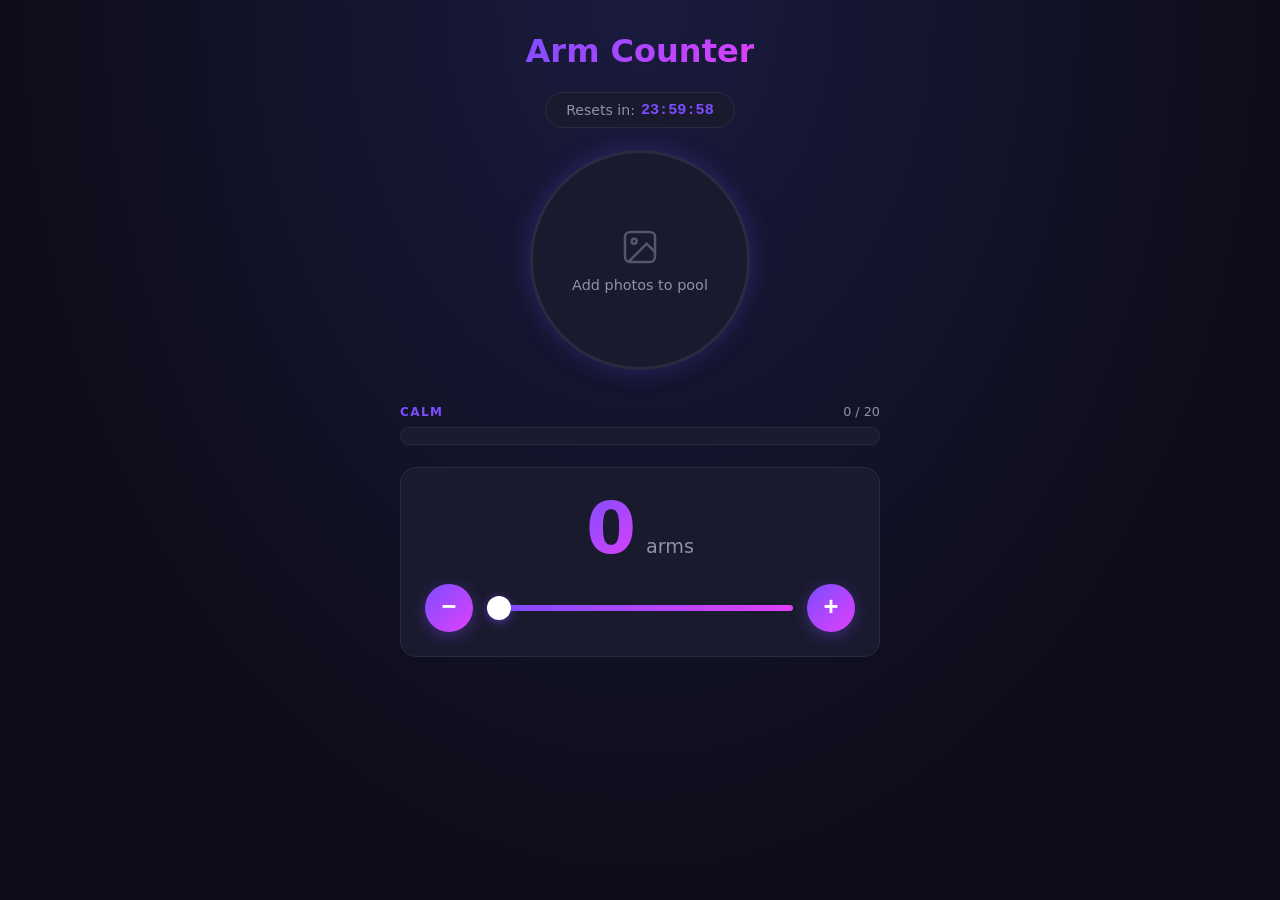
==== index.html @ b7c399a3 "Initial commit: arm counter web app" ====
<!DOCTYPE html>
<html lang="en">
<head>
  <meta charset="UTF-8">
  <meta name="viewport" content="width=device-width, initial-scale=1.0">
  <title>Arm Counter</title>
  <link rel="stylesheet" href="style.css">
</head>
<body>
  <div class="container">
    <h1>Arm Counter</h1>

    <div class="timer-bar">
      <span>Resets in:</span>
      <span id="countdown">--:--:--</span>
    </div>

    <!-- Rotating photo pool display -->
    <div class="photo-wrapper" id="photo-wrapper" role="button"
         aria-label="Add photo to pool" tabindex="0">
      <div class="photo-placeholder" id="photo-placeholder">
        <svg width="40" height="40" viewBox="0 0 24 24" fill="none"
             stroke="currentColor" stroke-width="1.5">
          <rect x="3" y="3" width="18" height="18" rx="3"/>
          <circle cx="8.5" cy="8.5" r="1.5"/>
          <path d="M21 15l-5-5L5 21"/>
        </svg>
        <span>Add photos to pool</span>
      </div>
      <img id="arm-photo" src="" alt="Current arm photo" style="display:none;">
      <div class="upload-overlay">
        <svg viewBox="0 0 24 24" fill="none" stroke="white" stroke-width="2">
          <path d="M21 15v4a2 2 0 01-2 2H5a2 2 0 01-2-2v-4"/>
          <polyline points="17 8 12 3 7 8"/>
          <line x1="12" y1="3" x2="12" y2="15"/>
        </svg>
        <span>Add to pool</span>
      </div>
    </div>

    <!-- Pool management row -->
    <div class="pool-controls">
      <span class="pool-badge" id="pool-badge"></span>
      <button class="pool-clear" id="pool-clear" style="display:none"
              aria-label="Clear photo pool">Clear pool</button>
    </div>

    <input type="file" id="photo-input" accept="image/*" multiple
           style="display:none;" aria-hidden="true">

    <!-- Rage meter -->
    <div class="rage-section">
      <div class="rage-header">
        <span class="rage-label" id="rage-label">CALM</span>
        <span class="rage-fraction" id="rage-fraction">0 / 20</span>
      </div>
      <div class="rage-track" aria-label="Rage meter">
        <div class="rage-fill" id="rage-fill"></div>
      </div>
    </div>

    <!-- Counter -->
    <div class="counter-section">
      <div class="count-display">
        <span id="arm-count">0</span>
        <span class="label">arms</span>
      </div>
      <div class="controls">
        <button class="btn-round" id="btn-minus" aria-label="Remove arm">−</button>
        <input type="range" id="arm-slider" min="0" max="20" value="0"
               aria-label="Arm count slider">
        <button class="btn-round" id="btn-plus" aria-label="Add arm">+</button>
      </div>
    </div>

    <!-- Per-arm finger links -->
    <div class="arms-list" id="arms-list" aria-live="polite"></div>
  </div>

  <script src="app.js"></script>
</body>
</html>
---- style.css ----
*, *::before, *::after {
  margin: 0;
  padding: 0;
  box-sizing: border-box;
}

:root {
  --bg: #0d0d1a;
  --surface: #1a1a2e;
  --accent: #7c4dff;
  --accent2: #e040fb;
  --text: #e8e8f0;
  --muted: #9090a8;
  --radius: 16px;
}

body {
  font-family: 'Segoe UI', system-ui, -apple-system, sans-serif;
  background: radial-gradient(ellipse at top, #1a1a3e 0%, #0d0d1a 70%);
  min-height: 100vh;
  color: var(--text);
  display: flex;
  justify-content: center;
  padding: 20px 16px 48px;
}

.container {
  width: 100%;
  max-width: 480px;
  display: flex;
  flex-direction: column;
  align-items: center;
  gap: 22px;
}

h1 {
  font-size: 2rem;
  font-weight: 800;
  background: linear-gradient(135deg, #7c4dff, #e040fb);
  -webkit-background-clip: text;
  -webkit-text-fill-color: transparent;
  background-clip: text;
  text-align: center;
  margin-top: 12px;
}

.timer-bar {
  background: var(--surface);
  border: 1px solid #2a2a40;
  border-radius: 50px;
  padding: 8px 20px;
  font-size: 0.88rem;
  color: var(--muted);
  display: flex;
  gap: 6px;
  align-items: center;
}

#countdown {
  font-family: 'Courier New', monospace;
  color: var(--accent);
  font-weight: 700;
  font-size: 0.95rem;
}

/* ── Photo area ── */
.photo-wrapper {
  position: relative;
  width: 220px;
  height: 220px;
  border-radius: 50%;
  overflow: hidden;
  border: 3px solid #2a2a40;
  background: var(--surface);
  cursor: pointer;
  transition: border-color 0.25s ease, box-shadow 0.25s ease;
  box-shadow: 0 0 24px rgba(124, 77, 255, 0.25);
}

.photo-wrapper:hover {
  border-color: var(--accent);
  box-shadow: 0 0 36px rgba(124, 77, 255, 0.45);
}

.photo-wrapper img {
  width: 100%;
  height: 100%;
  object-fit: cover;
  display: block;
  transition: opacity 0.3s ease;
}

.photo-placeholder {
  display: flex;
  flex-direction: column;
  align-items: center;
  justify-content: center;
  height: 100%;
  gap: 10px;
  color: var(--muted);
  font-size: 0.9rem;
  text-align: center;
  padding: 20px;
  pointer-events: none;
}

.photo-placeholder svg {
  opacity: 0.5;
}

.upload-overlay {
  position: absolute;
  inset: 0;
  background: rgba(13, 13, 26, 0.7);
  display: flex;
  flex-direction: column;
  align-items: center;
  justify-content: center;
  gap: 8px;
  opacity: 0;
  transition: opacity 0.2s ease;
  font-size: 0.85rem;
  color: white;
  text-align: center;
  padding: 12px;
  pointer-events: none;
}

.upload-overlay svg {
  width: 28px;
  height: 28px;
}

.photo-wrapper:hover .upload-overlay {
  opacity: 1;
}

.photo-bump {
  animation: bump 0.35s ease-out;
}

@keyframes bump {
  0%   { transform: scale(1); }
  40%  { transform: scale(1.06); }
  100% { transform: scale(1); }
}

/* ── Counter card ── */
.counter-section {
  width: 100%;
  background: var(--surface);
  border-radius: var(--radius);
  padding: 24px;
  border: 1px solid #2a2a40;
  display: flex;
  flex-direction: column;
  align-items: center;
  gap: 20px;
}

.count-display {
  display: flex;
  align-items: baseline;
  gap: 10px;
}

#arm-count {
  font-size: 4.5rem;
  font-weight: 900;
  line-height: 1;
  background: linear-gradient(135deg, #7c4dff, #e040fb);
  -webkit-background-clip: text;
  -webkit-text-fill-color: transparent;
  background-clip: text;
  transition: transform 0.1s ease;
  display: inline-block;
}

#arm-count.pop {
  animation: pop 0.2s ease-out;
}

@keyframes pop {
  0%   { transform: scale(1); }
  50%  { transform: scale(1.2); }
  100% { transform: scale(1); }
}

.label {
  font-size: 1.2rem;
  color: var(--muted);
  font-weight: 500;
}

.controls {
  display: flex;
  align-items: center;
  gap: 14px;
  width: 100%;
}

.btn-round {
  width: 48px;
  height: 48px;
  border-radius: 50%;
  border: none;
  background: linear-gradient(135deg, #7c4dff, #e040fb);
  color: white;
  font-size: 1.6rem;
  font-weight: 700;
  cursor: pointer;
  flex-shrink: 0;
  transition: transform 0.1s ease, box-shadow 0.1s ease;
  display: flex;
  align-items: center;
  justify-content: center;
  box-shadow: 0 4px 15px rgba(124, 77, 255, 0.35);
  line-height: 1;
  padding-bottom: 2px;
}

.btn-round:hover {
  transform: scale(1.1);
  box-shadow: 0 6px 22px rgba(124, 77, 255, 0.55);
}

.btn-round:active {
  transform: scale(0.93);
}

input[type="range"] {
  flex: 1;
  height: 6px;
  border-radius: 3px;
  appearance: none;
  background: linear-gradient(to right, #7c4dff, #e040fb);
  cursor: pointer;
  outline: none;
}

input[type="range"]::-webkit-slider-thumb {
  appearance: none;
  width: 24px;
  height: 24px;
  border-radius: 50%;
  background: white;
  box-shadow: 0 2px 10px rgba(124, 77, 255, 0.55);
  cursor: pointer;
  transition: transform 0.1s ease;
}

input[type="range"]::-webkit-slider-thumb:hover {
  transform: scale(1.25);
}

input[type="range"]::-moz-range-thumb {
  width: 24px;
  height: 24px;
  border-radius: 50%;
  background: white;
  border: none;
  box-shadow: 0 2px 10px rgba(124, 77, 255, 0.55);
  cursor: pointer;
}

/* ── Pool controls ── */
.pool-controls {
  display: flex;
  align-items: center;
  gap: 10px;
  margin-top: -10px;
}

.pool-badge {
  font-size: 0.8rem;
  color: var(--muted);
  background: var(--surface);
  border: 1px solid #2a2a40;
  border-radius: 50px;
  padding: 4px 12px;
}

.pool-clear {
  background: none;
  border: 1px solid #3a2a40;
  border-radius: 50px;
  color: #ff6b6b;
  font-size: 0.78rem;
  padding: 4px 12px;
  cursor: pointer;
  transition: background 0.15s, border-color 0.15s;
}

.pool-clear:hover {
  background: #2a1a2a;
  border-color: #ff6b6b;
}

/* ── Rage meter ── */
.rage-section {
  width: 100%;
  display: flex;
  flex-direction: column;
  gap: 8px;
}

.rage-header {
  display: flex;
  justify-content: space-between;
  align-items: center;
}

.rage-label {
  font-size: 0.75rem;
  font-weight: 800;
  letter-spacing: 0.12em;
  text-transform: uppercase;
  transition: color 0.4s ease;
  color: var(--accent);
}

.rage-fraction {
  font-size: 0.8rem;
  color: var(--muted);
  font-variant-numeric: tabular-nums;
}

.rage-track {
  height: 18px;
  background: #1a1a30;
  border-radius: 9px;
  overflow: hidden;
  border: 1px solid #2a2a40;
  position: relative;
}

.rage-fill {
  height: 100%;
  border-radius: 9px;
  width: 0%;
  transition: width 0.45s cubic-bezier(0.34, 1.56, 0.64, 1),
              background 0.45s ease,
              box-shadow 0.45s ease;
}

.rage-fill.raging {
  animation: rage-pulse 0.55s ease-in-out infinite alternate;
}

@keyframes rage-pulse {
  from { filter: brightness(1);   }
  to   { filter: brightness(1.5); }
}

/* ── Arm buttons ── */
.arms-list {
  width: 100%;
  display: flex;
  flex-direction: column;
  gap: 10px;
}

.arms-list-label {
  font-size: 0.8rem;
  text-transform: uppercase;
  letter-spacing: 0.1em;
  color: var(--muted);
  align-self: flex-start;
}

.arm-btn {
  display: flex;
  align-items: center;
  justify-content: space-between;
  padding: 14px 20px;
  background: var(--surface);
  border: 1px solid #2a2a40;
  border-radius: var(--radius);
  color: var(--text);
  text-decoration: none;
  font-size: 0.97rem;
  font-weight: 500;
  transition: border-color 0.2s, background 0.2s, transform 0.1s;
}

.arm-btn:hover {
  border-color: var(--accent);
  background: #1e1e38;
  transform: translateX(4px);
}

.arm-btn::after {
  content: '→';
  color: var(--accent);
  font-size: 1.1rem;
}

.arm-btn .finger-badge {
  background: #2a2a45;
  border-radius: 50px;
  padding: 2px 10px;
  font-size: 0.8rem;
  color: var(--muted);
  margin-right: 8px;
}

/* ── Fingers page ── */
.page-header {
  display: flex;
  align-items: center;
  width: 100%;
  gap: 14px;
  margin-top: 12px;
}

.back-btn {
  background: var(--surface);
  border: 1px solid #2a2a40;
  border-radius: 50%;
  width: 40px;
  height: 40px;
  display: flex;
  align-items: center;
  justify-content: center;
  color: var(--text);
  text-decoration: none;
  font-size: 1.1rem;
  flex-shrink: 0;
  transition: border-color 0.2s, transform 0.1s;
}

.back-btn:hover {
  border-color: var(--accent);
  transform: scale(1.1);
}

.finger-photo-wrapper {
  position: relative;
  width: 180px;
  height: 180px;
  border-radius: 50%;
  overflow: hidden;
  border: 3px solid #2a2a40;
  background: var(--surface);
  cursor: pointer;
  transition: border-color 0.25s ease, box-shadow 0.25s ease;
  box-shadow: 0 0 20px rgba(224, 64, 251, 0.25);
}

.finger-photo-wrapper:hover {
  border-color: var(--accent2);
  box-shadow: 0 0 32px rgba(224, 64, 251, 0.45);
}

.finger-photo-wrapper img {
  width: 100%;
  height: 100%;
  object-fit: cover;
  display: block;
}

.big-count {
  font-size: 5rem;
  font-weight: 900;
  background: linear-gradient(135deg, #e040fb, #7c4dff);
  -webkit-background-clip: text;
  -webkit-text-fill-color: transparent;
  background-clip: text;
  line-height: 1;
}

.big-count.pop {
  animation: pop 0.2s ease-out;
  display: inline-block;
}

.finger-label {
  font-size: 1.1rem;
  color: var(--muted);
}

.finger-controls {
  display: flex;
  gap: 20px;
  align-items: center;
}

.btn-large {
  width: 64px;
  height: 64px;
  border-radius: 50%;
  border: none;
  background: linear-gradient(135deg, #e040fb, #7c4dff);
  color: white;
  font-size: 2rem;
  font-weight: 700;
  cursor: pointer;
  transition: transform 0.1s ease, box-shadow 0.1s ease;
  display: flex;
  align-items: center;
  justify-content: center;
  box-shadow: 0 4px 16px rgba(224, 64, 251, 0.35);
  line-height: 1;
  padding-bottom: 2px;
}

.btn-large:hover {
  transform: scale(1.1);
  box-shadow: 0 6px 24px rgba(224, 64, 251, 0.55);
}

.btn-large:active {
  transform: scale(0.93);
}

.subtitle {
  font-size: 0.85rem;
  color: var(--muted);
  text-align: center;
  max-width: 280px;
}
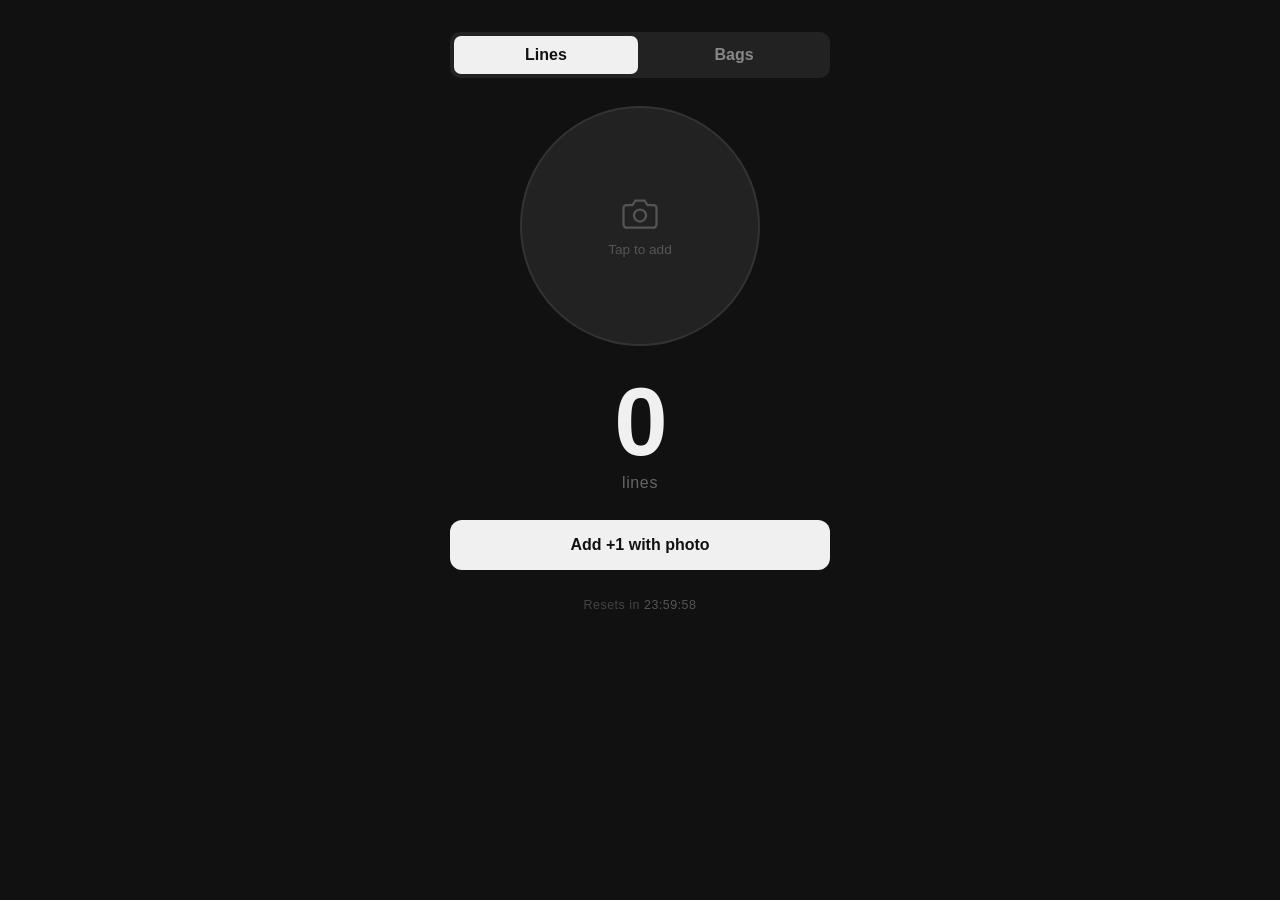
==== commit 3c0d72fe: "Redesign" ====
--- a/index.html
+++ b/index.html
@@ -3,78 +3,52 @@
 <head>
   <meta charset="UTF-8">
   <meta name="viewport" content="width=device-width, initial-scale=1.0">
-  <title>Arm Counter</title>
+  <title>Counter</title>
   <link rel="stylesheet" href="style.css">
 </head>
 <body>
   <div class="container">
-    <h1>Arm Counter</h1>
 
-    <div class="timer-bar">
-      <span>Resets in:</span>
-      <span id="countdown">--:--:--</span>
+    <!-- Mode selector -->
+    <div class="mode-toggle" role="tablist">
+      <button class="mode-btn active" data-mode="lines"
+              role="tab" aria-selected="true">Lines</button>
+      <button class="mode-btn" data-mode="bags"
+              role="tab" aria-selected="false">Bags</button>
     </div>
 
-    <!-- Rotating photo pool display -->
-    <div class="photo-wrapper" id="photo-wrapper" role="button"
-         aria-label="Add photo to pool" tabindex="0">
-      <div class="photo-placeholder" id="photo-placeholder">
-        <svg width="40" height="40" viewBox="0 0 24 24" fill="none"
+    <!-- Photo — tap to upload and add 1 -->
+    <div class="photo-wrapper" id="photo-wrapper"
+         role="button" tabindex="0" aria-label="Upload photo to add count">
+      <img id="display-photo" src="cover.jpg" alt="Counter photo"
+           onerror="this.style.display='none';
+                    document.getElementById('photo-placeholder').style.display='flex';">
+      <div class="photo-placeholder" id="photo-placeholder" style="display:none;">
+        <svg width="36" height="36" viewBox="0 0 24 24" fill="none"
              stroke="currentColor" stroke-width="1.5">
-          <rect x="3" y="3" width="18" height="18" rx="3"/>
-          <circle cx="8.5" cy="8.5" r="1.5"/>
-          <path d="M21 15l-5-5L5 21"/>
+          <path d="M23 19a2 2 0 01-2 2H3a2 2 0 01-2-2V8a2 2 0 012-2h4l2-3h6l2 3h4a2 2 0 012 2z"/>
+          <circle cx="12" cy="13" r="4"/>
         </svg>
-        <span>Add photos to pool</span>
+        <span>Tap to add</span>
       </div>
-      <img id="arm-photo" src="" alt="Current arm photo" style="display:none;">
-      <div class="upload-overlay">
-        <svg viewBox="0 0 24 24" fill="none" stroke="white" stroke-width="2">
-          <path d="M21 15v4a2 2 0 01-2 2H5a2 2 0 01-2-2v-4"/>
-          <polyline points="17 8 12 3 7 8"/>
-          <line x1="12" y1="3" x2="12" y2="15"/>
-        </svg>
-        <span>Add to pool</span>
-      </div>
+      <div class="upload-hint">Tap to add +1</div>
     </div>
 
-    <!-- Pool management row -->
-    <div class="pool-controls">
-      <span class="pool-badge" id="pool-badge"></span>
-      <button class="pool-clear" id="pool-clear" style="display:none"
-              aria-label="Clear photo pool">Clear pool</button>
+    <input type="file" id="photo-input" accept="image/*"
+           style="display:none;" aria-hidden="true">
+
+    <!-- Count -->
+    <div class="count-display">
+      <span class="count-number" id="count-number">0</span>
+      <span class="count-label" id="count-label">lines</span>
     </div>
 
-    <input type="file" id="photo-input" accept="image/*" multiple
-           style="display:none;" aria-hidden="true">
+    <!-- Explicit upload button as backup -->
+    <button class="upload-btn" id="upload-btn">Add +1 with photo</button>
 
-    <!-- Rage meter -->
-    <div class="rage-section">
-      <div class="rage-header">
-        <span class="rage-label" id="rage-label">CALM</span>
-        <span class="rage-fraction" id="rage-fraction">0 / 20</span>
-      </div>
-      <div class="rage-track" aria-label="Rage meter">
-        <div class="rage-fill" id="rage-fill"></div>
-      </div>
-    </div>
+    <!-- Reset timer -->
+    <span class="timer">Resets in <span id="countdown">--:--:--</span></span>
 
-    <!-- Counter -->
-    <div class="counter-section">
-      <div class="count-display">
-        <span id="arm-count">0</span>
-        <span class="label">arms</span>
-      </div>
-      <div class="controls">
-        <button class="btn-round" id="btn-minus" aria-label="Remove arm">−</button>
-        <input type="range" id="arm-slider" min="0" max="20" value="0"
-               aria-label="Arm count slider">
-        <button class="btn-round" id="btn-plus" aria-label="Add arm">+</button>
-      </div>
-    </div>
-
-    <!-- Per-arm finger links -->
-    <div class="arms-list" id="arms-list" aria-live="polite"></div>
   </div>
 
   <script src="app.js"></script>
--- a/style.css
+++ b/style.css
@@ -4,82 +4,65 @@
   box-sizing: border-box;
 }
 
-:root {
-  --bg: #0d0d1a;
-  --surface: #1a1a2e;
-  --accent: #7c4dff;
-  --accent2: #e040fb;
-  --text: #e8e8f0;
-  --muted: #9090a8;
-  --radius: 16px;
-}
-
 body {
-  font-family: 'Segoe UI', system-ui, -apple-system, sans-serif;
-  background: radial-gradient(ellipse at top, #1a1a3e 0%, #0d0d1a 70%);
+  font-family: -apple-system, 'Helvetica Neue', Arial, sans-serif;
+  background: #111;
   min-height: 100vh;
-  color: var(--text);
+  color: #f0f0f0;
   display: flex;
   justify-content: center;
-  padding: 20px 16px 48px;
+  align-items: flex-start;
+  padding: 32px 20px 60px;
 }
 
 .container {
   width: 100%;
-  max-width: 480px;
+  max-width: 380px;
   display: flex;
   flex-direction: column;
   align-items: center;
-  gap: 22px;
+  gap: 28px;
 }
 
-h1 {
-  font-size: 2rem;
-  font-weight: 800;
-  background: linear-gradient(135deg, #7c4dff, #e040fb);
-  -webkit-background-clip: text;
-  -webkit-text-fill-color: transparent;
-  background-clip: text;
-  text-align: center;
-  margin-top: 12px;
+/* ── Mode toggle ── */
+.mode-toggle {
+  display: flex;
+  background: #222;
+  border-radius: 10px;
+  padding: 4px;
+  gap: 4px;
+  width: 100%;
 }
 
-.timer-bar {
-  background: var(--surface);
-  border: 1px solid #2a2a40;
-  border-radius: 50px;
-  padding: 8px 20px;
-  font-size: 0.88rem;
-  color: var(--muted);
-  display: flex;
-  gap: 6px;
-  align-items: center;
+.mode-btn {
+  flex: 1;
+  padding: 10px 0;
+  border: none;
+  border-radius: 7px;
+  background: transparent;
+  color: #888;
+  font-size: 1rem;
+  font-weight: 600;
+  cursor: pointer;
+  transition: background 0.15s, color 0.15s;
 }
 
-#countdown {
-  font-family: 'Courier New', monospace;
-  color: var(--accent);
-  font-weight: 700;
-  font-size: 0.95rem;
+.mode-btn.active {
+  background: #f0f0f0;
+  color: #111;
 }
 
-/* ── Photo area ── */
+/* ── Photo ── */
 .photo-wrapper {
-  position: relative;
-  width: 220px;
-  height: 220px;
+  width: 240px;
+  height: 240px;
   border-radius: 50%;
   overflow: hidden;
-  border: 3px solid #2a2a40;
-  background: var(--surface);
   cursor: pointer;
-  transition: border-color 0.25s ease, box-shadow 0.25s ease;
-  box-shadow: 0 0 24px rgba(124, 77, 255, 0.25);
-}
-
-.photo-wrapper:hover {
-  border-color: var(--accent);
-  box-shadow: 0 0 36px rgba(124, 77, 255, 0.45);
+  position: relative;
+  background: #222;
+  border: 2px solid #333;
+  flex-shrink: 0;
 }
 
 .photo-wrapper img {
@@ -87,7 +70,7 @@
   height: 100%;
   object-fit: cover;
   display: block;
-  transition: opacity 0.3s ease;
+  transition: opacity 0.2s;
 }
 
 .photo-placeholder {
@@ -97,425 +80,106 @@
   justify-content: center;
   height: 100%;
   gap: 10px;
-  color: var(--muted);
-  font-size: 0.9rem;
+  color: #555;
+  font-size: 0.85rem;
   text-align: center;
   padding: 20px;
-  pointer-events: none;
 }
 
-.photo-placeholder svg {
-  opacity: 0.5;
+.upload-hint {
+  position: absolute;
+  inset: 0;
+  background: rgba(0,0,0,0.55);
+  display: flex;
+  align-items: center;
+  justify-content: center;
+  font-size: 0.85rem;
+  color: #fff;
+  font-weight: 500;
+  opacity: 0;
+  transition: opacity 0.2s;
+  border-radius: 50%;
 }
 
-.upload-overlay {
-  position: absolute;
-  inset: 0;
-  background: rgba(13, 13, 26, 0.7);
+.photo-wrapper:hover .upload-hint {
+  opacity: 1;
+}
+
+.photo-flash {
+  animation: flash 0.3s ease-out;
+}
+
+@keyframes flash {
+  0%   { filter: brightness(1); }
+  40%  { filter: brightness(2); }
+  100% { filter: brightness(1); }
+}
+
+/* ── Count display ── */
+.count-display {
   display: flex;
   flex-direction: column;
   align-items: center;
-  justify-content: center;
-  gap: 8px;
-  opacity: 0;
-  transition: opacity 0.2s ease;
-  font-size: 0.85rem;
-  color: white;
-  text-align: center;
-  padding: 12px;
-  pointer-events: none;
+  gap: 4px;
 }
 
-.upload-overlay svg {
-  width: 28px;
-  height: 28px;
+.count-number {
+  font-size: 6rem;
+  font-weight: 800;
+  line-height: 1;
+  color: #f0f0f0;
+  letter-spacing: -0.02em;
 }
 
-.photo-wrapper:hover .upload-overlay {
-  opacity: 1;
-}
-
-.photo-bump {
-  animation: bump 0.35s ease-out;
-}
-
-@keyframes bump {
-  0%   { transform: scale(1); }
-  40%  { transform: scale(1.06); }
-  100% { transform: scale(1); }
-}
-
-/* ── Counter card ── */
-.counter-section {
-  width: 100%;
-  background: var(--surface);
-  border-radius: var(--radius);
-  padding: 24px;
-  border: 1px solid #2a2a40;
-  display: flex;
-  flex-direction: column;
-  align-items: center;
-  gap: 20px;
-}
-
-.count-display {
-  display: flex;
-  align-items: baseline;
-  gap: 10px;
-}
-
-#arm-count {
-  font-size: 4.5rem;
-  font-weight: 900;
-  line-height: 1;
-  background: linear-gradient(135deg, #7c4dff, #e040fb);
-  -webkit-background-clip: text;
-  -webkit-text-fill-color: transparent;
-  background-clip: text;
-  transition: transform 0.1s ease;
+.count-number.pop {
+  animation: pop 0.2s ease-out;
   display: inline-block;
-}
-
-#arm-count.pop {
-  animation: pop 0.2s ease-out;
 }
 
 @keyframes pop {
   0%   { transform: scale(1); }
-  50%  { transform: scale(1.2); }
+  50%  { transform: scale(1.15); }
   100% { transform: scale(1); }
 }
 
-.label {
-  font-size: 1.2rem;
-  color: var(--muted);
+.count-label {
+  font-size: 1rem;
+  color: #666;
   font-weight: 500;
+  text-transform: lowercase;
+  letter-spacing: 0.04em;
 }
 
-.controls {
-  display: flex;
-  align-items: center;
-  gap: 14px;
+/* ── Upload button ── */
+.upload-btn {
   width: 100%;
+  padding: 16px;
+  background: #f0f0f0;
+  color: #111;
+  border: none;
+  border-radius: 12px;
+  font-size: 1rem;
+  font-weight: 700;
+  cursor: pointer;
+  transition: background 0.15s, transform 0.1s;
 }
 
-.btn-round {
-  width: 48px;
-  height: 48px;
-  border-radius: 50%;
-  border: none;
-  background: linear-gradient(135deg, #7c4dff, #e040fb);
-  color: white;
-  font-size: 1.6rem;
-  font-weight: 700;
-  cursor: pointer;
-  flex-shrink: 0;
-  transition: transform 0.1s ease, box-shadow 0.1s ease;
-  display: flex;
-  align-items: center;
-  justify-content: center;
-  box-shadow: 0 4px 15px rgba(124, 77, 255, 0.35);
-  line-height: 1;
-  padding-bottom: 2px;
+.upload-btn:hover {
+  background: #e0e0e0;
 }
 
-.btn-round:hover {
-  transform: scale(1.1);
-  box-shadow: 0 6px 22px rgba(124, 77, 255, 0.55);
+.upload-btn:active {
+  transform: scale(0.98);
 }
 
-.btn-round:active {
-  transform: scale(0.93);
+/* ── Timer ── */
+.timer {
+  font-size: 0.78rem;
+  color: #444;
+  letter-spacing: 0.04em;
 }
 
-input[type="range"] {
-  flex: 1;
-  height: 6px;
-  border-radius: 3px;
-  appearance: none;
-  background: linear-gradient(to right, #7c4dff, #e040fb);
-  cursor: pointer;
-  outline: none;
+#countdown {
+  font-variant-numeric: tabular-nums;
+  color: #555;
 }
-
-input[type="range"]::-webkit-slider-thumb {
-  appearance: none;
-  width: 24px;
-  height: 24px;
-  border-radius: 50%;
-  background: white;
-  box-shadow: 0 2px 10px rgba(124, 77, 255, 0.55);
-  cursor: pointer;
-  transition: transform 0.1s ease;
-}
-
-input[type="range"]::-webkit-slider-thumb:hover {
-  transform: scale(1.25);
-}
-
-input[type="range"]::-moz-range-thumb {
-  width: 24px;
-  height: 24px;
-  border-radius: 50%;
-  background: white;
-  border: none;
-  box-shadow: 0 2px 10px rgba(124, 77, 255, 0.55);
-  cursor: pointer;
-}
-
-/* ── Pool controls ── */
-.pool-controls {
-  display: flex;
-  align-items: center;
-  gap: 10px;
-  margin-top: -10px;
-}
-
-.pool-badge {
-  font-size: 0.8rem;
-  color: var(--muted);
-  background: var(--surface);
-  border: 1px solid #2a2a40;
-  border-radius: 50px;
-  padding: 4px 12px;
-}
-
-.pool-clear {
-  background: none;
-  border: 1px solid #3a2a40;
-  border-radius: 50px;
-  color: #ff6b6b;
-  font-size: 0.78rem;
-  padding: 4px 12px;
-  cursor: pointer;
-  transition: background 0.15s, border-color 0.15s;
-}
-
-.pool-clear:hover {
-  background: #2a1a2a;
-  border-color: #ff6b6b;
-}
-
-/* ── Rage meter ── */
-.rage-section {
-  width: 100%;
-  display: flex;
-  flex-direction: column;
-  gap: 8px;
-}
-
-.rage-header {
-  display: flex;
-  justify-content: space-between;
-  align-items: center;
-}
-
-.rage-label {
-  font-size: 0.75rem;
-  font-weight: 800;
-  letter-spacing: 0.12em;
-  text-transform: uppercase;
-  transition: color 0.4s ease;
-  color: var(--accent);
-}
-
-.rage-fraction {
-  font-size: 0.8rem;
-  color: var(--muted);
-  font-variant-numeric: tabular-nums;
-}
-
-.rage-track {
-  height: 18px;
-  background: #1a1a30;
-  border-radius: 9px;
-  overflow: hidden;
-  border: 1px solid #2a2a40;
-  position: relative;
-}
-
-.rage-fill {
-  height: 100%;
-  border-radius: 9px;
-  width: 0%;
-  transition: width 0.45s cubic-bezier(0.34, 1.56, 0.64, 1),
-              background 0.45s ease,
-              box-shadow 0.45s ease;
-}
-
-.rage-fill.raging {
-  animation: rage-pulse 0.55s ease-in-out infinite alternate;
-}
-
-@keyframes rage-pulse {
-  from { filter: brightness(1);   }
-  to   { filter: brightness(1.5); }
-}
-
-/* ── Arm buttons ── */
-.arms-list {
-  width: 100%;
-  display: flex;
-  flex-direction: column;
-  gap: 10px;
-}
-
-.arms-list-label {
-  font-size: 0.8rem;
-  text-transform: uppercase;
-  letter-spacing: 0.1em;
-  color: var(--muted);
-  align-self: flex-start;
-}
-
-.arm-btn {
-  display: flex;
-  align-items: center;
-  justify-content: space-between;
-  padding: 14px 20px;
-  background: var(--surface);
-  border: 1px solid #2a2a40;
-  border-radius: var(--radius);
-  color: var(--text);
-  text-decoration: none;
-  font-size: 0.97rem;
-  font-weight: 500;
-  transition: border-color 0.2s, background 0.2s, transform 0.1s;
-}
-
-.arm-btn:hover {
-  border-color: var(--accent);
-  background: #1e1e38;
-  transform: translateX(4px);
-}
-
-.arm-btn::after {
-  content: '→';
-  color: var(--accent);
-  font-size: 1.1rem;
-}
-
-.arm-btn .finger-badge {
-  background: #2a2a45;
-  border-radius: 50px;
-  padding: 2px 10px;
-  font-size: 0.8rem;
-  color: var(--muted);
-  margin-right: 8px;
-}
-
-/* ── Fingers page ── */
-.page-header {
-  display: flex;
-  align-items: center;
-  width: 100%;
-  gap: 14px;
-  margin-top: 12px;
-}
-
-.back-btn {
-  background: var(--surface);
-  border: 1px solid #2a2a40;
-  border-radius: 50%;
-  width: 40px;
-  height: 40px;
-  display: flex;
-  align-items: center;
-  justify-content: center;
-  color: var(--text);
-  text-decoration: none;
-  font-size: 1.1rem;
-  flex-shrink: 0;
-  transition: border-color 0.2s, transform 0.1s;
-}
-
-.back-btn:hover {
-  border-color: var(--accent);
-  transform: scale(1.1);
-}
-
-.finger-photo-wrapper {
-  position: relative;
-  width: 180px;
-  height: 180px;
-  border-radius: 50%;
-  overflow: hidden;
-  border: 3px solid #2a2a40;
-  background: var(--surface);
-  cursor: pointer;
-  transition: border-color 0.25s ease, box-shadow 0.25s ease;
-  box-shadow: 0 0 20px rgba(224, 64, 251, 0.25);
-}
-
-.finger-photo-wrapper:hover {
-  border-color: var(--accent2);
-  box-shadow: 0 0 32px rgba(224, 64, 251, 0.45);
-}
-
-.finger-photo-wrapper img {
-  width: 100%;
-  height: 100%;
-  object-fit: cover;
-  display: block;
-}
-
-.big-count {
-  font-size: 5rem;
-  font-weight: 900;
-  background: linear-gradient(135deg, #e040fb, #7c4dff);
-  -webkit-background-clip: text;
-  -webkit-text-fill-color: transparent;
-  background-clip: text;
-  line-height: 1;
-}
-
-.big-count.pop {
-  animation: pop 0.2s ease-out;
-  display: inline-block;
-}
-
-.finger-label {
-  font-size: 1.1rem;
-  color: var(--muted);
-}
-
-.finger-controls {
-  display: flex;
-  gap: 20px;
-  align-items: center;
-}
-
-.btn-large {
-  width: 64px;
-  height: 64px;
-  border-radius: 50%;
-  border: none;
-  background: linear-gradient(135deg, #e040fb, #7c4dff);
-  color: white;
-  font-size: 2rem;
-  font-weight: 700;
-  cursor: pointer;
-  transition: transform 0.1s ease, box-shadow 0.1s ease;
-  display: flex;
-  align-items: center;
-  justify-content: center;
-  box-shadow: 0 4px 16px rgba(224, 64, 251, 0.35);
-  line-height: 1;
-  padding-bottom: 2px;
-}
-
-.btn-large:hover {
-  transform: scale(1.1);
-  box-shadow: 0 6px 24px rgba(224, 64, 251, 0.55);
-}
-
-.btn-large:active {
-  transform: scale(0.93);
-}
-
-.subtitle {
-  font-size: 0.85rem;
-  color: var(--muted);
-  text-align: center;
-  max-width: 280px;
-}
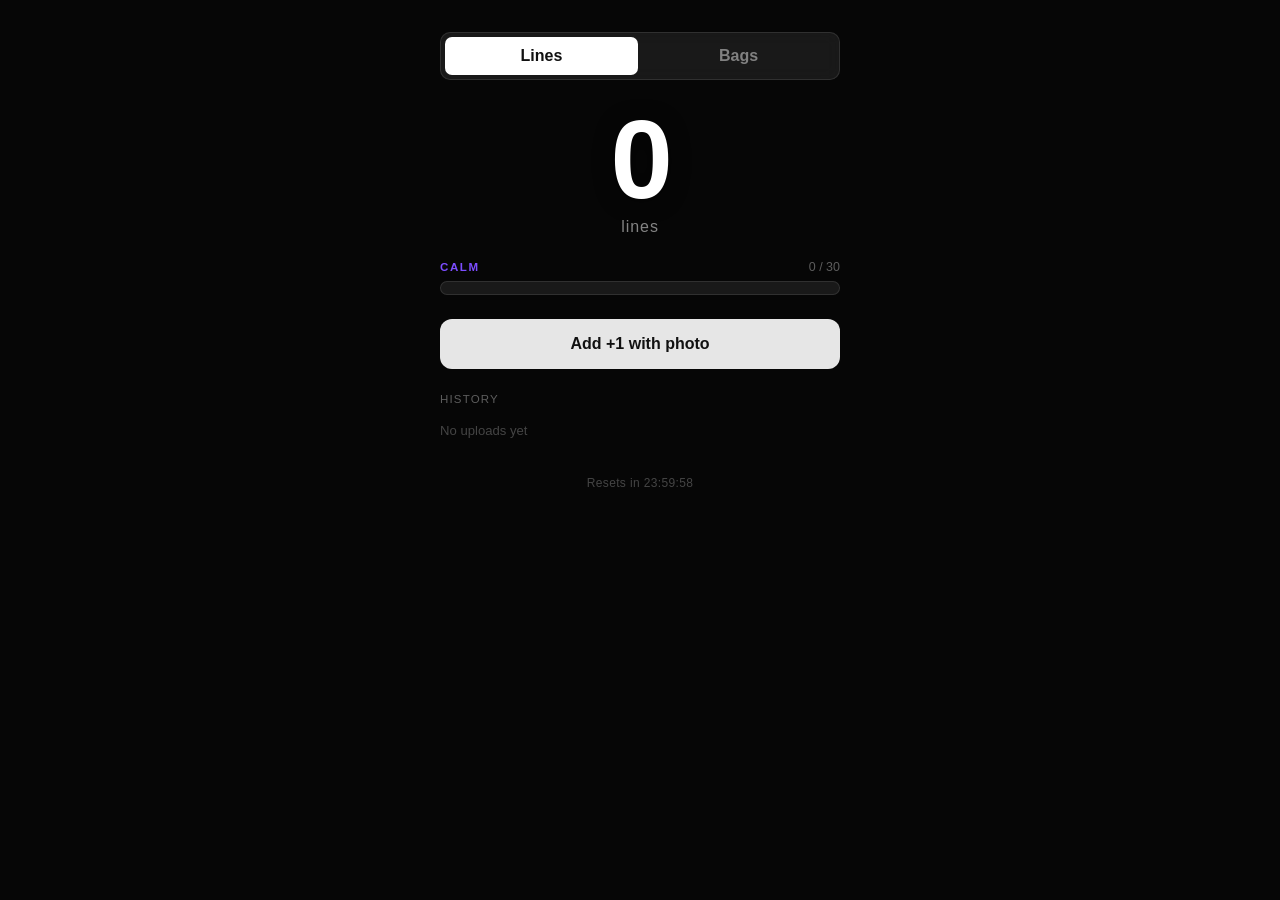
==== commit bae1fa44: "update" ====
--- a/index.html
+++ b/index.html
@@ -11,44 +11,50 @@
 
     <!-- Mode selector -->
     <div class="mode-toggle" role="tablist">
-      <button class="mode-btn active" data-mode="lines"
-              role="tab" aria-selected="true">Lines</button>
-      <button class="mode-btn" data-mode="bags"
-              role="tab" aria-selected="false">Bags</button>
+      <button class="mode-btn active" data-mode="lines" role="tab">Lines</button>
+      <button class="mode-btn"        data-mode="bags"  role="tab">Bags</button>
     </div>
-
-    <!-- Photo — tap to upload and add 1 -->
-    <div class="photo-wrapper" id="photo-wrapper"
-         role="button" tabindex="0" aria-label="Upload photo to add count">
-      <img id="display-photo" src="cover.jpg" alt="Counter photo"
-           onerror="this.style.display='none';
-                    document.getElementById('photo-placeholder').style.display='flex';">
-      <div class="photo-placeholder" id="photo-placeholder" style="display:none;">
-        <svg width="36" height="36" viewBox="0 0 24 24" fill="none"
-             stroke="currentColor" stroke-width="1.5">
-          <path d="M23 19a2 2 0 01-2 2H3a2 2 0 01-2-2V8a2 2 0 012-2h4l2-3h6l2 3h4a2 2 0 012 2z"/>
-          <circle cx="12" cy="13" r="4"/>
-        </svg>
-        <span>Tap to add</span>
-      </div>
-      <div class="upload-hint">Tap to add +1</div>
-    </div>
-
-    <input type="file" id="photo-input" accept="image/*"
-           style="display:none;" aria-hidden="true">
 
     <!-- Count -->
     <div class="count-display">
       <span class="count-number" id="count-number">0</span>
-      <span class="count-label" id="count-label">lines</span>
+      <span class="count-label"  id="count-label">lines</span>
     </div>
 
-    <!-- Explicit upload button as backup -->
+    <!-- Rage meter -->
+    <div class="rage-section">
+      <div class="rage-header">
+        <span class="rage-label"    id="rage-label">CALM</span>
+        <span class="rage-fraction" id="rage-fraction">0 / 30</span>
+      </div>
+      <div class="rage-track">
+        <div class="rage-fill" id="rage-fill"></div>
+      </div>
+    </div>
+
+    <!-- Upload -->
     <button class="upload-btn" id="upload-btn">Add +1 with photo</button>
+    <input  type="file" id="photo-input" accept="image/*"
+            style="display:none;" aria-hidden="true">
 
-    <!-- Reset timer -->
+    <!-- History -->
+    <div class="history-section">
+      <span class="history-label">History</span>
+      <div class="history-scroll" id="history-scroll">
+        <span class="history-empty" id="history-empty">No uploads yet</span>
+      </div>
+    </div>
+
     <span class="timer">Resets in <span id="countdown">--:--:--</span></span>
 
+  </div>
+
+  <!-- Lightbox -->
+  <div class="lightbox" id="lightbox" style="display:none;" role="dialog" aria-modal="true">
+    <div class="lightbox-backdrop" id="lightbox-backdrop"></div>
+    <img id="lightbox-img" src="" alt="Full size photo">
+    <div class="lightbox-info" id="lightbox-info"></div>
+    <span class="lightbox-close" id="lightbox-close" role="button" tabindex="0">×</span>
   </div>
 
   <script src="app.js"></script>
--- a/style.css
+++ b/style.css
@@ -4,34 +4,47 @@
   box-sizing: border-box;
 }
 
+/* ── Background ── */
 body {
   font-family: -apple-system, 'Helvetica Neue', Arial, sans-serif;
-  background: #111;
   min-height: 100vh;
   color: #f0f0f0;
   display: flex;
   justify-content: center;
-  align-items: flex-start;
   padding: 32px 20px 60px;
+  position: relative;
+  background: #111 url('cover.jpg') center/cover no-repeat fixed;
+}
+
+body::before {
+  content: '';
+  position: fixed;
+  inset: 0;
+  background: rgba(0, 0, 0, 0.62);
+  z-index: 0;
 }
 
 .container {
-  width: 100%;
-  max-width: 380px;
-  display: flex;
-  flex-direction: column;
-  align-items: center;
-  gap: 28px;
+  position: relative;
+  z-index: 1;
+  width: 100%;
+  max-width: 400px;
+  display: flex;
+  flex-direction: column;
+  align-items: center;
+  gap: 24px;
 }
 
 /* ── Mode toggle ── */
 .mode-toggle {
   display: flex;
-  background: #222;
+  background: rgba(255,255,255,0.08);
+  backdrop-filter: blur(8px);
   border-radius: 10px;
   padding: 4px;
   gap: 4px;
   width: 100%;
+  border: 1px solid rgba(255,255,255,0.1);
 }
 
 .mode-btn {
@@ -40,7 +53,7 @@
   border: none;
   border-radius: 7px;
   background: transparent;
-  color: #888;
+  color: rgba(255,255,255,0.45);
   font-size: 1rem;
   font-weight: 600;
   cursor: pointer;
@@ -48,113 +61,105 @@
 }
 
 .mode-btn.active {
-  background: #f0f0f0;
+  background: #fff;
   color: #111;
 }
 
-/* ── Photo ── */
-.photo-wrapper {
-  width: 240px;
-  height: 240px;
-  border-radius: 50%;
-  overflow: hidden;
-  cursor: pointer;
-  position: relative;
-  background: #222;
-  border: 2px solid #333;
-  flex-shrink: 0;
-}
-
-.photo-wrapper img {
-  width: 100%;
-  height: 100%;
-  object-fit: cover;
-  display: block;
-  transition: opacity 0.2s;
-}
-
-.photo-placeholder {
-  display: flex;
-  flex-direction: column;
-  align-items: center;
-  justify-content: center;
-  height: 100%;
-  gap: 10px;
-  color: #555;
-  font-size: 0.85rem;
-  text-align: center;
-  padding: 20px;
-}
-
-.upload-hint {
-  position: absolute;
-  inset: 0;
-  background: rgba(0,0,0,0.55);
-  display: flex;
-  align-items: center;
-  justify-content: center;
-  font-size: 0.85rem;
-  color: #fff;
-  font-weight: 500;
-  opacity: 0;
-  transition: opacity 0.2s;
-  border-radius: 50%;
-}
-
-.photo-wrapper:hover .upload-hint {
-  opacity: 1;
-}
-
-.photo-flash {
-  animation: flash 0.3s ease-out;
-}
-
-@keyframes flash {
-  0%   { filter: brightness(1); }
-  40%  { filter: brightness(2); }
-  100% { filter: brightness(1); }
-}
-
-/* ── Count display ── */
+/* ── Count ── */
 .count-display {
   display: flex;
   flex-direction: column;
   align-items: center;
-  gap: 4px;
+  gap: 2px;
 }
 
 .count-number {
-  font-size: 6rem;
+  font-size: 7rem;
   font-weight: 800;
   line-height: 1;
-  color: #f0f0f0;
-  letter-spacing: -0.02em;
+  color: #fff;
+  letter-spacing: -0.03em;
+  text-shadow: 0 2px 20px rgba(0,0,0,0.5);
 }
 
 .count-number.pop {
-  animation: pop 0.2s ease-out;
+  animation: pop 0.22s ease-out;
   display: inline-block;
 }
 
 @keyframes pop {
   0%   { transform: scale(1); }
-  50%  { transform: scale(1.15); }
+  50%  { transform: scale(1.18); }
   100% { transform: scale(1); }
 }
 
 .count-label {
   font-size: 1rem;
-  color: #666;
+  color: rgba(255,255,255,0.5);
   font-weight: 500;
+  letter-spacing: 0.06em;
   text-transform: lowercase;
-  letter-spacing: 0.04em;
+}
+
+/* ── Rage meter ── */
+.rage-section {
+  width: 100%;
+  display: flex;
+  flex-direction: column;
+  gap: 7px;
+}
+
+.rage-header {
+  display: flex;
+  justify-content: space-between;
+  align-items: center;
+}
+
+.rage-label {
+  font-size: 0.72rem;
+  font-weight: 800;
+  letter-spacing: 0.14em;
+  text-transform: uppercase;
+  transition: color 0.4s ease;
+}
+
+.rage-fraction {
+  font-size: 0.78rem;
+  color: rgba(255,255,255,0.35);
+  font-variant-numeric: tabular-nums;
+}
+
+.rage-track {
+  height: 14px;
+  background: rgba(255,255,255,0.08);
+  border-radius: 7px;
+  overflow: hidden;
+  border: 1px solid rgba(255,255,255,0.1);
+}
+
+.rage-fill {
+  height: 100%;
+  border-radius: 7px;
+  width: 0%;
+  transition: width 0.45s cubic-bezier(0.34, 1.56, 0.64, 1),
+              background 0.45s ease,
+              box-shadow 0.45s ease;
+}
+
+.rage-fill.raging {
+  animation: rage-pulse 0.55s ease-in-out infinite alternate;
+}
+
+@keyframes rage-pulse {
+  from { filter: brightness(1);   }
+  to   { filter: brightness(1.6); }
 }
 
 /* ── Upload button ── */
 .upload-btn {
   width: 100%;
   padding: 16px;
-  background: #f0f0f0;
+  background: rgba(255,255,255,0.9);
   color: #111;
   border: none;
   border-radius: 12px;
@@ -162,24 +167,151 @@
   font-weight: 700;
   cursor: pointer;
   transition: background 0.15s, transform 0.1s;
-}
-
-.upload-btn:hover {
-  background: #e0e0e0;
-}
-
-.upload-btn:active {
-  transform: scale(0.98);
-}
+  backdrop-filter: blur(4px);
+}
+
+.upload-btn:hover  { background: #fff; }
+.upload-btn:active { transform: scale(0.98); }
+
+/* ── History ── */
+.history-section {
+  width: 100%;
+  display: flex;
+  flex-direction: column;
+  gap: 10px;
+}
+
+.history-label {
+  font-size: 0.72rem;
+  text-transform: uppercase;
+  letter-spacing: 0.1em;
+  color: rgba(255,255,255,0.35);
+}
+
+.history-scroll {
+  display: flex;
+  gap: 10px;
+  overflow-x: auto;
+  padding-bottom: 6px;
+  scrollbar-width: none;
+}
+
+.history-scroll::-webkit-scrollbar { display: none; }
+
+.history-item {
+  flex-shrink: 0;
+  display: flex;
+  flex-direction: column;
+  align-items: center;
+  gap: 5px;
+  cursor: pointer;
+}
+
+.history-thumb {
+  position: relative;
+  width: 68px;
+  height: 68px;
+  border-radius: 10px;
+  overflow: hidden;
+  border: 2px solid rgba(255,255,255,0.15);
+  transition: border-color 0.15s, transform 0.15s;
+}
+
+.history-item:hover .history-thumb {
+  border-color: rgba(255,255,255,0.6);
+  transform: scale(1.05);
+}
+
+.history-thumb img {
+  width: 100%;
+  height: 100%;
+  object-fit: cover;
+  display: block;
+}
+
+.history-count-badge {
+  position: absolute;
+  bottom: 3px;
+  right: 3px;
+  background: rgba(0,0,0,0.75);
+  color: #fff;
+  font-size: 0.7rem;
+  font-weight: 700;
+  border-radius: 5px;
+  padding: 1px 5px;
+  line-height: 1.4;
+}
+
+.history-time {
+  font-size: 0.68rem;
+  color: rgba(255,255,255,0.3);
+}
+
+.history-empty {
+  font-size: 0.82rem;
+  color: rgba(255,255,255,0.25);
+  padding: 8px 0;
+}
+
+/* ── Lightbox ── */
+.lightbox {
+  position: fixed;
+  inset: 0;
+  z-index: 100;
+  display: flex;
+  align-items: center;
+  justify-content: center;
+}
+
+.lightbox-backdrop {
+  position: absolute;
+  inset: 0;
+  background: rgba(0,0,0,0.88);
+}
+
+.lightbox img {
+  position: relative;
+  max-width: 92vw;
+  max-height: 85vh;
+  border-radius: 12px;
+  object-fit: contain;
+  box-shadow: 0 8px 40px rgba(0,0,0,0.6);
+}
+
+.lightbox-info {
+  position: absolute;
+  bottom: 32px;
+  left: 50%;
+  transform: translateX(-50%);
+  background: rgba(0,0,0,0.7);
+  color: #fff;
+  font-size: 0.85rem;
+  padding: 8px 18px;
+  border-radius: 50px;
+  white-space: nowrap;
+}
+
+.lightbox-close {
+  position: absolute;
+  top: 20px;
+  right: 20px;
+  font-size: 1.8rem;
+  color: rgba(255,255,255,0.7);
+  cursor: pointer;
+  line-height: 1;
+  z-index: 1;
+  transition: color 0.15s;
+}
+
+.lightbox-close:hover { color: #fff; }
 
 /* ── Timer ── */
 .timer {
-  font-size: 0.78rem;
-  color: #444;
-  letter-spacing: 0.04em;
+  font-size: 0.75rem;
+  color: rgba(255,255,255,0.25);
+  letter-spacing: 0.03em;
 }
 
 #countdown {
   font-variant-numeric: tabular-nums;
-  color: #555;
-}
+}
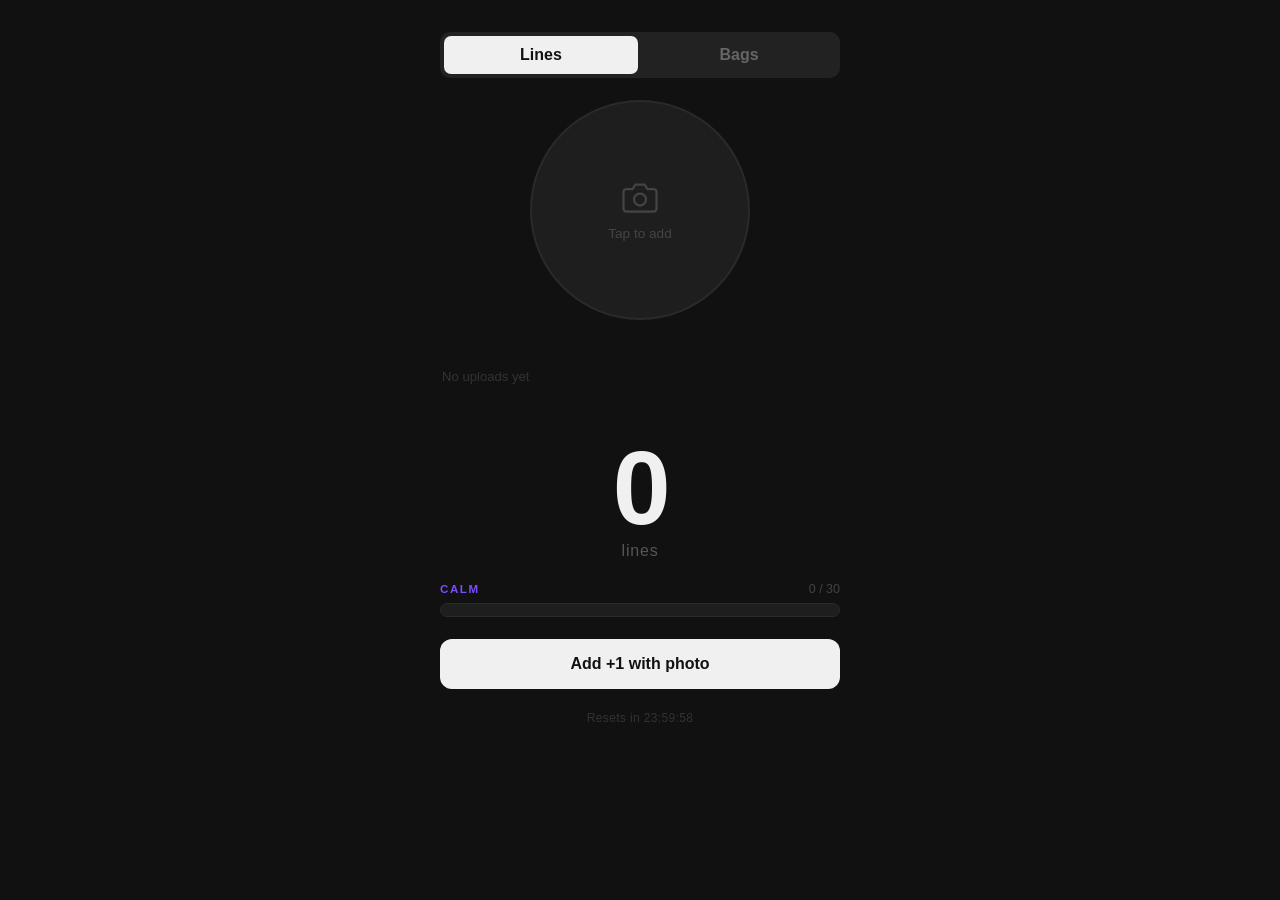
==== commit 0e7e7d9c: "Update" ====
--- a/index.html
+++ b/index.html
@@ -14,6 +14,31 @@
       <button class="mode-btn active" data-mode="lines" role="tab">Lines</button>
       <button class="mode-btn"        data-mode="bags"  role="tab">Bags</button>
     </div>
+
+    <!-- Current photo circle -->
+    <div class="photo-wrapper" id="photo-wrapper"
+         role="button" tabindex="0" aria-label="Upload photo to add count">
+      <img id="display-photo" src="cover.jpg" alt="Current photo"
+           onerror="this.style.display='none';
+                    document.getElementById('photo-placeholder').style.display='flex';">
+      <div class="photo-placeholder" id="photo-placeholder" style="display:none;">
+        <svg width="36" height="36" viewBox="0 0 24 24" fill="none"
+             stroke="currentColor" stroke-width="1.5">
+          <path d="M23 19a2 2 0 01-2 2H3a2 2 0 01-2-2V8a2 2 0 012-2h4l2-3h6l2 3h4a2 2 0 012 2z"/>
+          <circle cx="12" cy="13" r="4"/>
+        </svg>
+        <span>Tap to add</span>
+      </div>
+      <div class="upload-hint">Tap to add +1</div>
+    </div>
+
+    <!-- History strip — sits directly under the photo -->
+    <div class="history-strip" id="history-strip">
+      <span class="history-empty" id="history-empty">No uploads yet</span>
+    </div>
+
+    <input type="file" id="photo-input" accept="image/*"
+           style="display:none;" aria-hidden="true">
 
     <!-- Count -->
     <div class="count-display">
@@ -34,27 +59,19 @@
 
     <!-- Upload -->
     <button class="upload-btn" id="upload-btn">Add +1 with photo</button>
-    <input  type="file" id="photo-input" accept="image/*"
-            style="display:none;" aria-hidden="true">
-
-    <!-- History -->
-    <div class="history-section">
-      <span class="history-label">History</span>
-      <div class="history-scroll" id="history-scroll">
-        <span class="history-empty" id="history-empty">No uploads yet</span>
-      </div>
-    </div>
 
     <span class="timer">Resets in <span id="countdown">--:--:--</span></span>
 
   </div>
 
-  <!-- Lightbox -->
-  <div class="lightbox" id="lightbox" style="display:none;" role="dialog" aria-modal="true">
+  <!-- Lightbox for full-size history photo -->
+  <div class="lightbox" id="lightbox" style="display:none;"
+       role="dialog" aria-modal="true">
     <div class="lightbox-backdrop" id="lightbox-backdrop"></div>
     <img id="lightbox-img" src="" alt="Full size photo">
     <div class="lightbox-info" id="lightbox-info"></div>
-    <span class="lightbox-close" id="lightbox-close" role="button" tabindex="0">×</span>
+    <span class="lightbox-close" id="lightbox-close"
+          role="button" tabindex="0">×</span>
   </div>
 
   <script src="app.js"></script>
--- a/style.css
+++ b/style.css
@@ -4,47 +4,33 @@
   box-sizing: border-box;
 }
 
-/* ── Background ── */
 body {
   font-family: -apple-system, 'Helvetica Neue', Arial, sans-serif;
+  background: #111;
   min-height: 100vh;
   color: #f0f0f0;
   display: flex;
   justify-content: center;
   padding: 32px 20px 60px;
-  position: relative;
-  background: #111 url('cover.jpg') center/cover no-repeat fixed;
-}
-
-body::before {
-  content: '';
-  position: fixed;
-  inset: 0;
-  background: rgba(0, 0, 0, 0.62);
-  z-index: 0;
 }
 
 .container {
-  position: relative;
-  z-index: 1;
   width: 100%;
   max-width: 400px;
   display: flex;
   flex-direction: column;
   align-items: center;
-  gap: 24px;
+  gap: 22px;
 }
 
 /* ── Mode toggle ── */
 .mode-toggle {
   display: flex;
-  background: rgba(255,255,255,0.08);
-  backdrop-filter: blur(8px);
+  background: #222;
   border-radius: 10px;
   padding: 4px;
   gap: 4px;
   width: 100%;
-  border: 1px solid rgba(255,255,255,0.1);
 }
 
 .mode-btn {
@@ -53,7 +39,7 @@
   border: none;
   border-radius: 7px;
   background: transparent;
-  color: rgba(255,255,255,0.45);
+  color: #666;
   font-size: 1rem;
   font-weight: 600;
   cursor: pointer;
@@ -61,8 +47,135 @@
 }
 
 .mode-btn.active {
-  background: #fff;
+  background: #f0f0f0;
   color: #111;
+}
+
+/* ── Photo circle ── */
+.photo-wrapper {
+  width: 220px;
+  height: 220px;
+  border-radius: 50%;
+  overflow: hidden;
+  cursor: pointer;
+  position: relative;
+  background: #1e1e1e;
+  border: 2px solid #2a2a2a;
+  flex-shrink: 0;
+}
+
+.photo-wrapper img {
+  width: 100%;
+  height: 100%;
+  object-fit: cover;
+  display: block;
+}
+
+.photo-placeholder {
+  display: flex;
+  flex-direction: column;
+  align-items: center;
+  justify-content: center;
+  height: 100%;
+  gap: 10px;
+  color: #444;
+  font-size: 0.85rem;
+  text-align: center;
+  padding: 20px;
+}
+
+.upload-hint {
+  position: absolute;
+  inset: 0;
+  background: rgba(0,0,0,0.5);
+  display: flex;
+  align-items: center;
+  justify-content: center;
+  font-size: 0.85rem;
+  color: #fff;
+  font-weight: 500;
+  opacity: 0;
+  transition: opacity 0.2s;
+}
+
+.photo-wrapper:hover .upload-hint { opacity: 1; }
+
+.photo-flash {
+  animation: flash 0.3s ease-out;
+}
+
+@keyframes flash {
+  0%   { filter: brightness(1); }
+  40%  { filter: brightness(2.2); }
+  100% { filter: brightness(1); }
+}
+
+/* ── History strip ── */
+.history-strip {
+  display: flex;
+  gap: 8px;
+  overflow-x: auto;
+  width: 100%;
+  padding: 4px 2px 8px;
+  scrollbar-width: none;
+  min-height: 72px;
+  align-items: center;
+}
+
+.history-strip::-webkit-scrollbar { display: none; }
+
+.history-item {
+  flex-shrink: 0;
+  display: flex;
+  flex-direction: column;
+  align-items: center;
+  gap: 4px;
+  cursor: pointer;
+}
+
+.history-thumb {
+  position: relative;
+  width: 60px;
+  height: 60px;
+  border-radius: 8px;
+  overflow: hidden;
+  border: 2px solid #2a2a2a;
+  transition: border-color 0.15s, transform 0.15s;
+}
+
+.history-item:hover .history-thumb {
+  border-color: #888;
+  transform: scale(1.06);
+}
+
+.history-thumb img {
+  width: 100%;
+  height: 100%;
+  object-fit: cover;
+  display: block;
+}
+
+.history-badge {
+  position: absolute;
+  bottom: 3px;
+  right: 3px;
+  background: rgba(0,0,0,0.8);
+  color: #fff;
+  font-size: 0.68rem;
+  font-weight: 700;
+  border-radius: 4px;
+  padding: 1px 4px;
+}
+
+.history-time {
+  font-size: 0.62rem;
+  color: #444;
+}
+
+.history-empty {
+  font-size: 0.82rem;
+  color: #333;
+  padding: 4px 0;
 }
 
 /* ── Count ── */
@@ -74,12 +187,11 @@
 }
 
 .count-number {
-  font-size: 7rem;
+  font-size: 6.5rem;
   font-weight: 800;
   line-height: 1;
-  color: #fff;
+  color: #f0f0f0;
   letter-spacing: -0.03em;
-  text-shadow: 0 2px 20px rgba(0,0,0,0.5);
 }
 
 .count-number.pop {
@@ -95,10 +207,9 @@
 
 .count-label {
   font-size: 1rem;
-  color: rgba(255,255,255,0.5);
+  color: #555;
   font-weight: 500;
-  letter-spacing: 0.06em;
-  text-transform: lowercase;
+  letter-spacing: 0.05em;
 }
 
 /* ── Rage meter ── */
@@ -125,16 +236,16 @@
 
 .rage-fraction {
   font-size: 0.78rem;
-  color: rgba(255,255,255,0.35);
+  color: #444;
   font-variant-numeric: tabular-nums;
 }
 
 .rage-track {
   height: 14px;
-  background: rgba(255,255,255,0.08);
+  background: #1e1e1e;
   border-radius: 7px;
   overflow: hidden;
-  border: 1px solid rgba(255,255,255,0.1);
+  border: 1px solid #2a2a2a;
 }
 
 .rage-fill {
@@ -159,7 +270,7 @@
 .upload-btn {
   width: 100%;
   padding: 16px;
-  background: rgba(255,255,255,0.9);
+  background: #f0f0f0;
   color: #111;
   border: none;
   border-radius: 12px;
@@ -167,91 +278,19 @@
   font-weight: 700;
   cursor: pointer;
   transition: background 0.15s, transform 0.1s;
-  backdrop-filter: blur(4px);
 }
 
 .upload-btn:hover  { background: #fff; }
 .upload-btn:active { transform: scale(0.98); }
 
-/* ── History ── */
-.history-section {
-  width: 100%;
-  display: flex;
-  flex-direction: column;
-  gap: 10px;
-}
-
-.history-label {
-  font-size: 0.72rem;
-  text-transform: uppercase;
-  letter-spacing: 0.1em;
-  color: rgba(255,255,255,0.35);
-}
-
-.history-scroll {
-  display: flex;
-  gap: 10px;
-  overflow-x: auto;
-  padding-bottom: 6px;
-  scrollbar-width: none;
-}
-
-.history-scroll::-webkit-scrollbar { display: none; }
-
-.history-item {
-  flex-shrink: 0;
-  display: flex;
-  flex-direction: column;
-  align-items: center;
-  gap: 5px;
-  cursor: pointer;
-}
-
-.history-thumb {
-  position: relative;
-  width: 68px;
-  height: 68px;
-  border-radius: 10px;
-  overflow: hidden;
-  border: 2px solid rgba(255,255,255,0.15);
-  transition: border-color 0.15s, transform 0.15s;
-}
-
-.history-item:hover .history-thumb {
-  border-color: rgba(255,255,255,0.6);
-  transform: scale(1.05);
-}
-
-.history-thumb img {
-  width: 100%;
-  height: 100%;
-  object-fit: cover;
-  display: block;
-}
-
-.history-count-badge {
-  position: absolute;
-  bottom: 3px;
-  right: 3px;
-  background: rgba(0,0,0,0.75);
-  color: #fff;
-  font-size: 0.7rem;
-  font-weight: 700;
-  border-radius: 5px;
-  padding: 1px 5px;
-  line-height: 1.4;
-}
-
-.history-time {
-  font-size: 0.68rem;
-  color: rgba(255,255,255,0.3);
-}
-
-.history-empty {
-  font-size: 0.82rem;
-  color: rgba(255,255,255,0.25);
-  padding: 8px 0;
-}
+/* ── Timer ── */
+.timer {
+  font-size: 0.75rem;
+  color: #333;
+  letter-spacing: 0.03em;
+}
+
+#countdown { font-variant-numeric: tabular-nums; }
 
 /* ── Lightbox ── */
 .lightbox {
@@ -266,7 +305,7 @@
 .lightbox-backdrop {
   position: absolute;
   inset: 0;
-  background: rgba(0,0,0,0.88);
+  background: rgba(0,0,0,0.9);
 }
 
 .lightbox img {
@@ -275,7 +314,6 @@
   max-height: 85vh;
   border-radius: 12px;
   object-fit: contain;
-  box-shadow: 0 8px 40px rgba(0,0,0,0.6);
 }
 
 .lightbox-info {
@@ -295,8 +333,8 @@
   position: absolute;
   top: 20px;
   right: 20px;
-  font-size: 1.8rem;
-  color: rgba(255,255,255,0.7);
+  font-size: 2rem;
+  color: rgba(255,255,255,0.6);
   cursor: pointer;
   line-height: 1;
   z-index: 1;
@@ -304,14 +342,3 @@
 }
 
 .lightbox-close:hover { color: #fff; }
-
-/* ── Timer ── */
-.timer {
-  font-size: 0.75rem;
-  color: rgba(255,255,255,0.25);
-  letter-spacing: 0.03em;
-}
-
-#countdown {
-  font-variant-numeric: tabular-nums;
-}
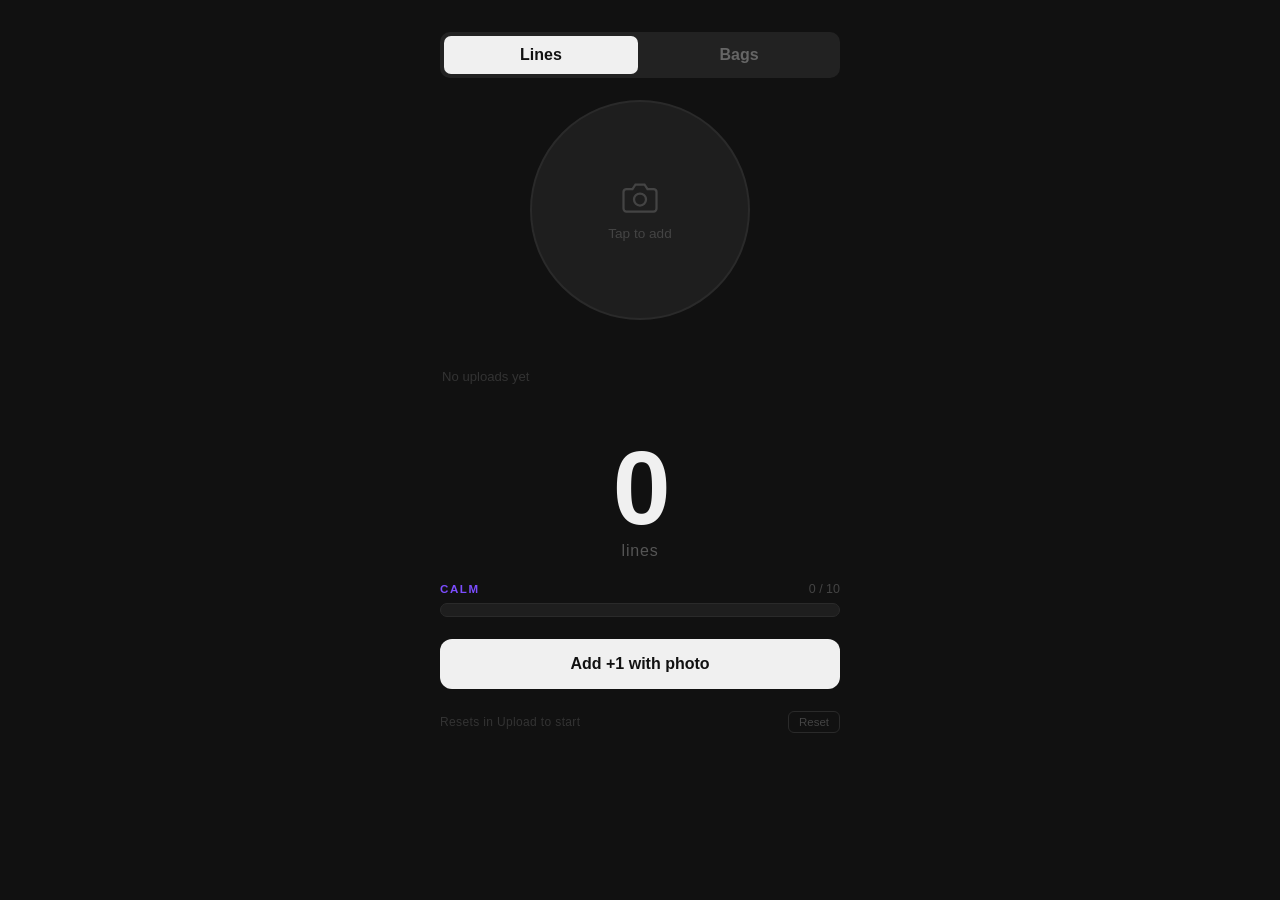
==== commit 73eae30f: "Fix count/history not updating: remove double photo storage, update UI before storage" ====
--- a/index.html
+++ b/index.html
@@ -60,8 +60,25 @@
     <!-- Upload -->
     <button class="upload-btn" id="upload-btn">Add +1 with photo</button>
 
-    <span class="timer">Resets in <span id="countdown">--:--:--</span></span>
+    <div class="timer-row">
+      <span class="timer">Resets in <span id="countdown">--:--:--</span></span>
+      <button id="reset-btn" class="reset-btn">Reset</button>
+    </div>
 
+  </div>
+
+  <!-- Name prompt modal -->
+  <div class="name-modal" id="name-modal" style="display:none;"
+       role="dialog" aria-modal="true" aria-label="Enter a name">
+    <div class="name-modal-card">
+      <p class="name-modal-title">Who is this?</p>
+      <input type="text" id="name-input" placeholder="Enter a name…"
+             maxlength="30" autocomplete="off" autocapitalize="words">
+      <div class="name-modal-actions">
+        <button id="name-skip">Skip</button>
+        <button id="name-confirm">Add</button>
+      </div>
+    </div>
   </div>
 
   <!-- Lightbox for full-size history photo -->
--- a/style.css
+++ b/style.css
@@ -167,10 +167,96 @@
   padding: 1px 4px;
 }
 
+.history-name {
+  font-size: 0.7rem;
+  color: #ccc;
+  font-weight: 600;
+  max-width: 60px;
+  text-align: center;
+  overflow: hidden;
+  text-overflow: ellipsis;
+  white-space: nowrap;
+}
+
 .history-time {
   font-size: 0.62rem;
   color: #444;
 }
+
+/* ── Name modal ── */
+.name-modal {
+  position: fixed;
+  inset: 0;
+  z-index: 200;
+  display: flex;
+  align-items: center;
+  justify-content: center;
+  background: rgba(0,0,0,0.75);
+}
+
+.name-modal-card {
+  background: #1e1e1e;
+  border: 1px solid #2a2a2a;
+  border-radius: 16px;
+  padding: 24px 20px;
+  width: 280px;
+  display: flex;
+  flex-direction: column;
+  gap: 14px;
+}
+
+.name-modal-title {
+  font-size: 1rem;
+  font-weight: 700;
+  color: #f0f0f0;
+  text-align: center;
+}
+
+.name-modal-card input {
+  width: 100%;
+  padding: 12px 14px;
+  background: #111;
+  border: 1px solid #333;
+  border-radius: 10px;
+  color: #f0f0f0;
+  font-size: 1rem;
+  outline: none;
+  transition: border-color 0.15s;
+}
+
+.name-modal-card input:focus {
+  border-color: #666;
+}
+
+.name-modal-actions {
+  display: flex;
+  gap: 10px;
+}
+
+.name-modal-actions button {
+  flex: 1;
+  padding: 11px 0;
+  border: none;
+  border-radius: 10px;
+  font-size: 0.95rem;
+  font-weight: 600;
+  cursor: pointer;
+  transition: background 0.15s;
+}
+
+#name-skip {
+  background: #2a2a2a;
+  color: #888;
+}
+
+#name-skip:hover { background: #333; }
+
+#name-confirm {
+  background: #f0f0f0;
+  color: #111;
+}
+
+#name-confirm:hover { background: #fff; }
 
 .history-empty {
   font-size: 0.82rem;
@@ -283,7 +369,14 @@
 .upload-btn:hover  { background: #fff; }
 .upload-btn:active { transform: scale(0.98); }
 
-/* ── Timer ── */
+/* ── Timer row ── */
+.timer-row {
+  display: flex;
+  align-items: center;
+  justify-content: space-between;
+  width: 100%;
+}
+
 .timer {
   font-size: 0.75rem;
   color: #333;
@@ -291,6 +384,22 @@
 }
 
 #countdown { font-variant-numeric: tabular-nums; }
+
+.reset-btn {
+  background: none;
+  border: 1px solid #2a2a2a;
+  border-radius: 6px;
+  color: #444;
+  font-size: 0.72rem;
+  padding: 4px 10px;
+  cursor: pointer;
+  transition: border-color 0.15s, color 0.15s;
+}
+
+.reset-btn:hover {
+  border-color: #ff6b6b;
+  color: #ff6b6b;
+}
 
 /* ── Lightbox ── */
 .lightbox {
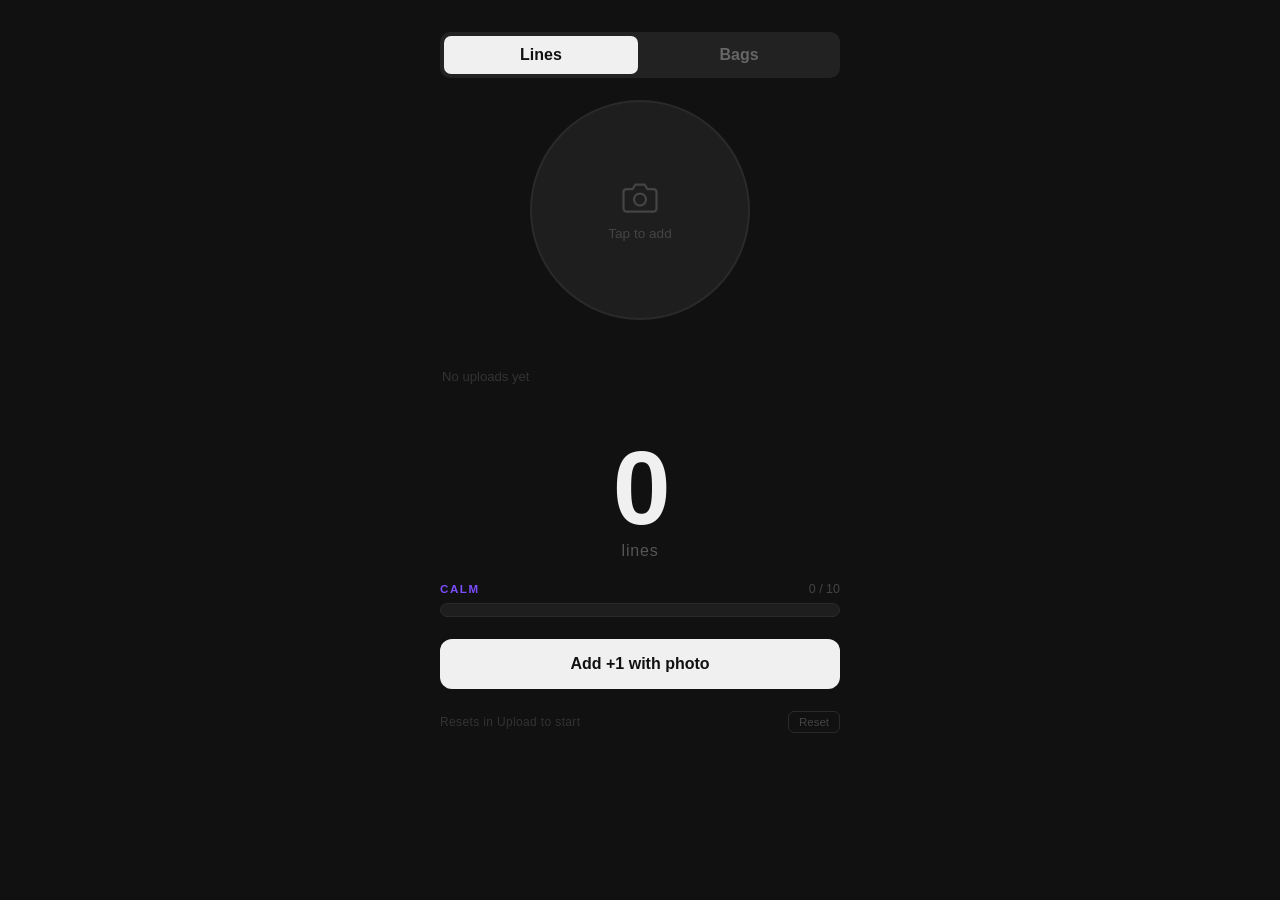
==== commit 9ed9ace5: "Fix upload/session logic and add per-entry count adjustment - loadHistory now filters by active 24h " ====
--- a/index.html
+++ b/index.html
@@ -86,6 +86,11 @@
        role="dialog" aria-modal="true">
     <div class="lightbox-backdrop" id="lightbox-backdrop"></div>
     <img id="lightbox-img" src="" alt="Full size photo">
+    <div class="lightbox-count-controls" id="lightbox-count-controls">
+      <button class="lightbox-count-btn" id="lightbox-count-minus" aria-label="Decrease count">−</button>
+      <span class="lightbox-count-val" id="lightbox-count-val">1</span>
+      <button class="lightbox-count-btn" id="lightbox-count-plus" aria-label="Increase count">+</button>
+    </div>
     <div class="lightbox-info" id="lightbox-info"></div>
     <span class="lightbox-close" id="lightbox-close"
           role="button" tabindex="0">×</span>
--- a/style.css
+++ b/style.css
@@ -451,3 +451,42 @@
 }
 
 .lightbox-close:hover { color: #fff; }
+
+/* ── Lightbox count controls ── */
+.lightbox-count-controls {
+  position: absolute;
+  bottom: 80px;
+  left: 50%;
+  transform: translateX(-50%);
+  display: flex;
+  align-items: center;
+  gap: 18px;
+  background: rgba(0,0,0,0.75);
+  padding: 8px 22px;
+  border-radius: 50px;
+  z-index: 1;
+  white-space: nowrap;
+}
+
+.lightbox-count-btn {
+  background: none;
+  border: none;
+  color: #fff;
+  font-size: 1.5rem;
+  line-height: 1;
+  cursor: pointer;
+  padding: 0 2px;
+  opacity: 0.75;
+  transition: opacity 0.15s;
+}
+
+.lightbox-count-btn:hover { opacity: 1; }
+
+.lightbox-count-val {
+  color: #fff;
+  font-size: 1.1rem;
+  font-weight: 700;
+  min-width: 24px;
+  text-align: center;
+  font-variant-numeric: tabular-nums;
+}
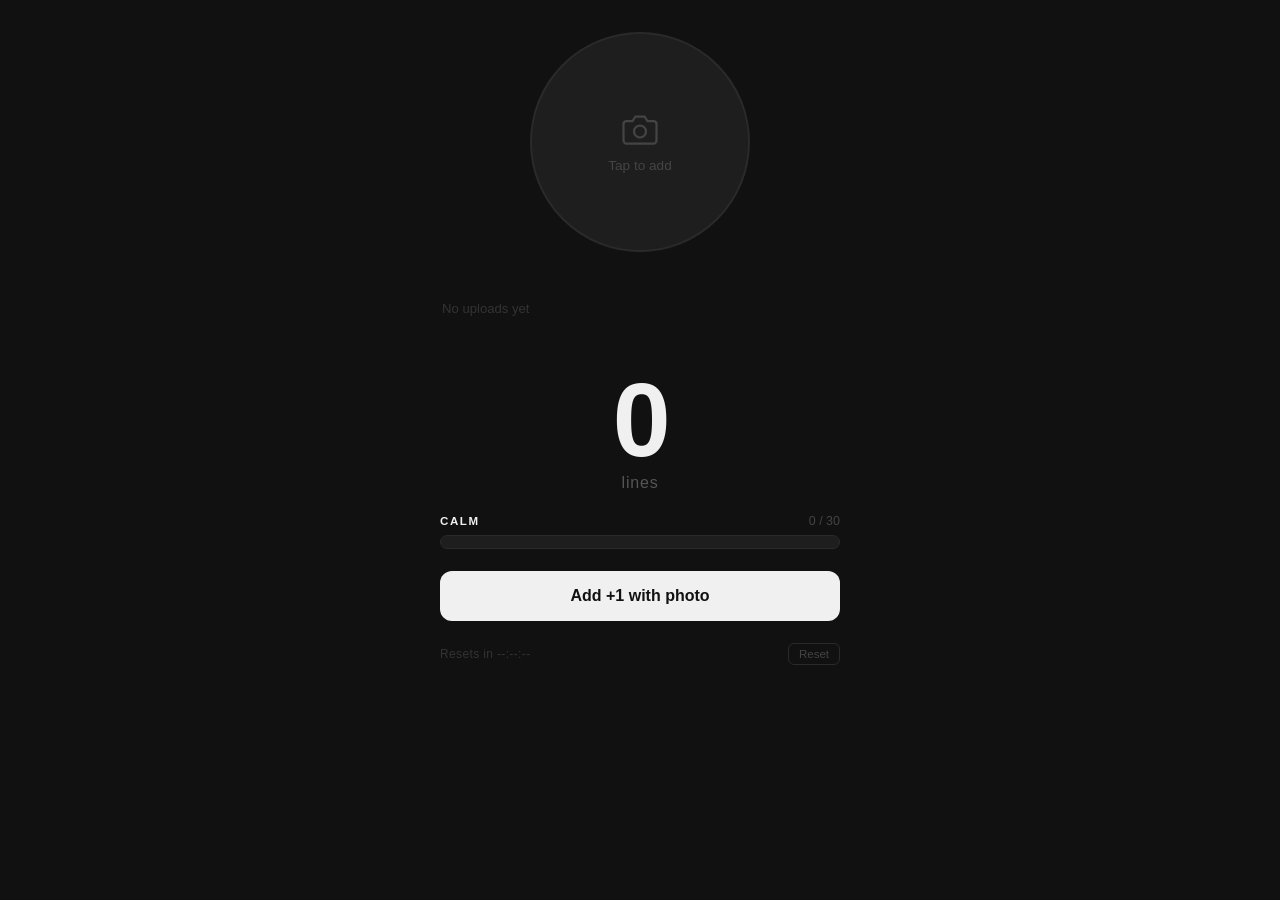
==== commit d6628b75: "Switch to Firebase Firestore for shared real-time state; remove Bags mode All uploads, count adjustm" ====
--- a/index.html
+++ b/index.html
@@ -8,12 +8,6 @@
 </head>
 <body>
   <div class="container">
-
-    <!-- Mode selector -->
-    <div class="mode-toggle" role="tablist">
-      <button class="mode-btn active" data-mode="lines" role="tab">Lines</button>
-      <button class="mode-btn"        data-mode="bags"  role="tab">Bags</button>
-    </div>
 
     <!-- Current photo circle -->
     <div class="photo-wrapper" id="photo-wrapper"
@@ -43,7 +37,7 @@
     <!-- Count -->
     <div class="count-display">
       <span class="count-number" id="count-number">0</span>
-      <span class="count-label"  id="count-label">lines</span>
+      <span class="count-label">lines</span>
     </div>
 
     <!-- Rage meter -->
@@ -96,6 +90,6 @@
           role="button" tabindex="0">×</span>
   </div>
 
-  <script src="app.js"></script>
+  <script type="module" src="app.js"></script>
 </body>
 </html>
--- a/style.css
+++ b/style.css
@@ -21,34 +21,6 @@
   flex-direction: column;
   align-items: center;
   gap: 22px;
-}
-
-/* ── Mode toggle ── */
-.mode-toggle {
-  display: flex;
-  background: #222;
-  border-radius: 10px;
-  padding: 4px;
-  gap: 4px;
-  width: 100%;
-}
-
-.mode-btn {
-  flex: 1;
-  padding: 10px 0;
-  border: none;
-  border-radius: 7px;
-  background: transparent;
-  color: #666;
-  font-size: 1rem;
-  font-weight: 600;
-  cursor: pointer;
-  transition: background 0.15s, color 0.15s;
-}
-
-.mode-btn.active {
-  background: #f0f0f0;
-  color: #111;
 }
 
 /* ── Photo circle ── */
